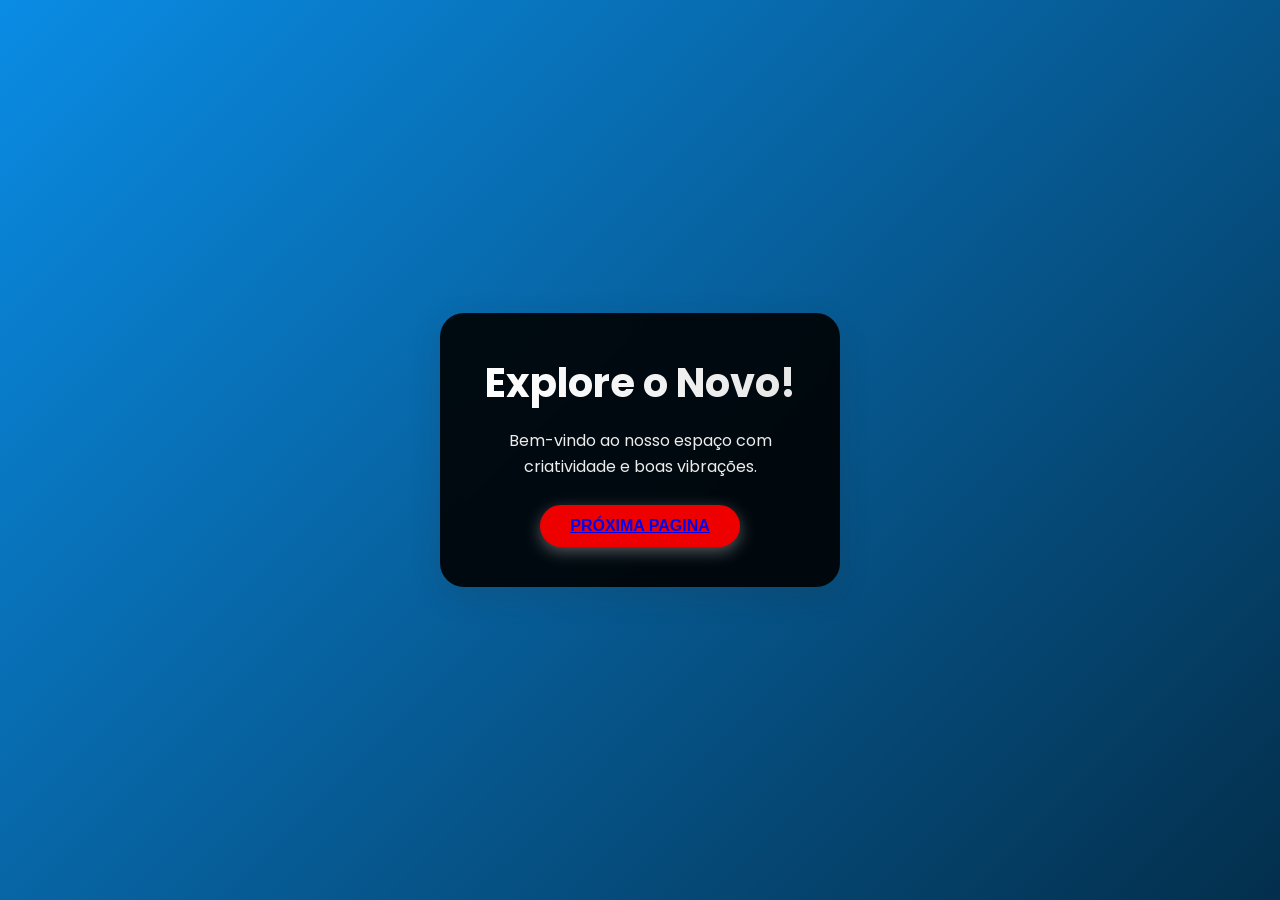
==== pagina-1.html @ daed17af "add pagina1 , pagina 2" ====
<!DOCTYPE html>
<html lang="pt-BR">
<head>
    <meta charset="UTF-8">
    <meta name="viewport" content="width=device-width, initial-scale=1.0">
    <title>Seja Bem Bem-vindo</title>
    <link rel="stylesheet" href="pagina-1.css">
</head>
<body>

    <main class="card">
        <h1>Explore o Novo!</h1>
        <p>Bem-vindo ao nosso espaço com  criatividade e boas vibrações.
        </p>
        <button class="btn-vibrante"><a href="pagina-2.html">PRÓXIMA PAGINA</button
    </main>
</body>
</html>
---- pagina-1.css ----
/* Importando uma fonte moderna e limpa */
@import url('https://fonts.googleapis.com/css2?family=Poppins:wght@400;600;800&display=swap');

* {
    margin: 0;
    padding: 0;
    box-sizing: border-box;
}

body {
    font-family: 'Poppins', sans-serif;
    min-height: 100vh;
    display: flex;
    justify-content: center;
    align-items: center;
    /* Degradê vivo e moderno */
    background: linear-gradient(135deg, #0a8ce4, #000000, #00dfd8);
    background-size: 300% 300%;
    animation: gradientMove 10s ease infinite;
}

/* Animação suave para o fundo se mover */
@keyframes gradientMove {
    0% { background-position: 0% 50%; }
    50% { background-position: 100% 50%; }
    100% { background-position: 0% 50%; }
}

.card {
    background: rgba(0, 0, 0, 0.9);
    padding: 40px;
    border-radius: 24px;
    box-shadow: 0 10px 30px rgba(48, 43, 43, 0.15);
    text-align: center;
    max-width: 400px;
    backdrop-filter: blur(10px);
}

h1 {
    color: #f8eded;
    font-size: 2.5rem;
    margin-bottom: 15px;
    background: linear-gradient(to right, #ffffff, #e7e7e7);
    -webkit-text-fill-color: transparent;
    background-clip: text;
    -webkit-background-clip: text;
}

p {
    color: #ececec;
    margin-bottom: 25px;
    line-height: 1.6;
}

.btn-vibrante {
    background: #ee0000;
    color: rgb(206, 206, 206);
    border: none;
    padding: 12px 30px;
    font-size: 1rem;
    font-weight: 600;
    border-radius: 50px;
    cursor: pointer;
    transition: transform 0.2s, box-shadow 0.2s;
    box-shadow: 0 5px 15px rgba(197, 197, 197, 0.4);
}

.btn-vibrante:hover {
    transform: scale(1.05);
    background: #000000;
    box-shadow: 0 8px 20px rgba(255, 250, 250, 0.6);
}
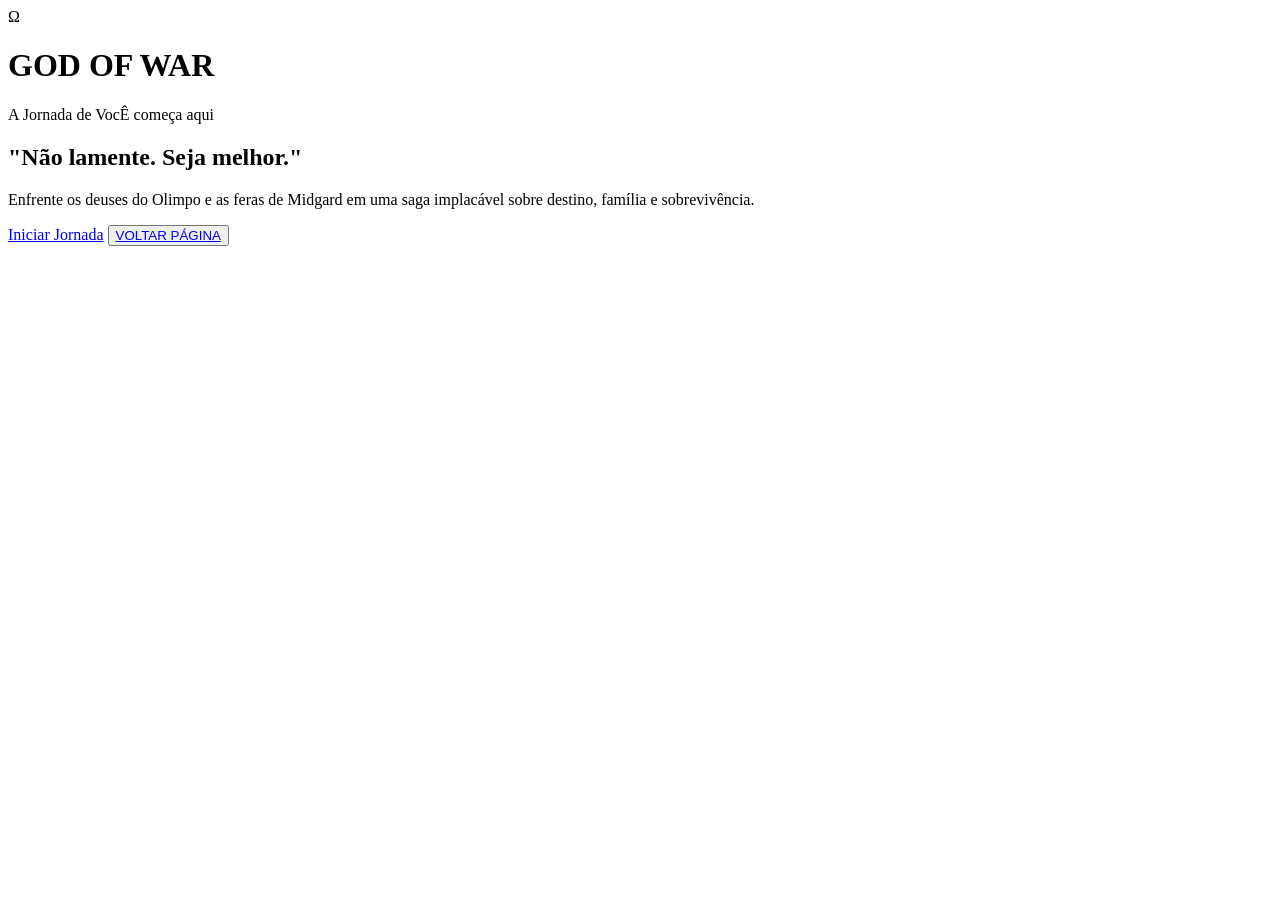
==== commit 06432419: "add 4" ====
--- a/pagina-1.html
+++ b/pagina-1.html
@@ -3,16 +3,25 @@
 <head>
     <meta charset="UTF-8">
     <meta name="viewport" content="width=device-width, initial-scale=1.0">
-    <title>Seja Bem Bem-vindo</title>
-    <link rel="stylesheet" href="pagina-1.css">
+    <title>God of War</title>
+    <link rel="stylesheet" href="pagina-2.css">
 </head>
 <body>
 
-    <main class="card">
-        <h1>Explore o Novo!</h1>
-        <p>Bem-vindo ao nosso espaço com  criatividade e boas vibrações.
-        </p>
-        <button class="btn-vibrante"><a href="pagina-2.html">PRÓXIMA PAGINA</button
-    </main>
+    <div class="container-epic">
+        <header>
+            <span class="omega-symbol">Ω</span>
+            <h1>GOD OF WAR</h1>
+            <p class="subtitle">A Jornada de VocÊ começa aqui</p>
+        </header>
+
+        <main class="content-box">
+            <h2>"Não lamente. Seja melhor."</h2>
+            <p>Enfrente os deuses do Olimpo e as feras de Midgard em uma saga implacável sobre destino, família e sobrevivência.</p>
+            <a href="#" class="btn-gow">Iniciar Jornada</a>
+        <button class="btn-vibrante"><a href="pagina-1.html">VOLTAR PÁGINA</button
+        </main>
+    </div>
+
 </body>
 </html>
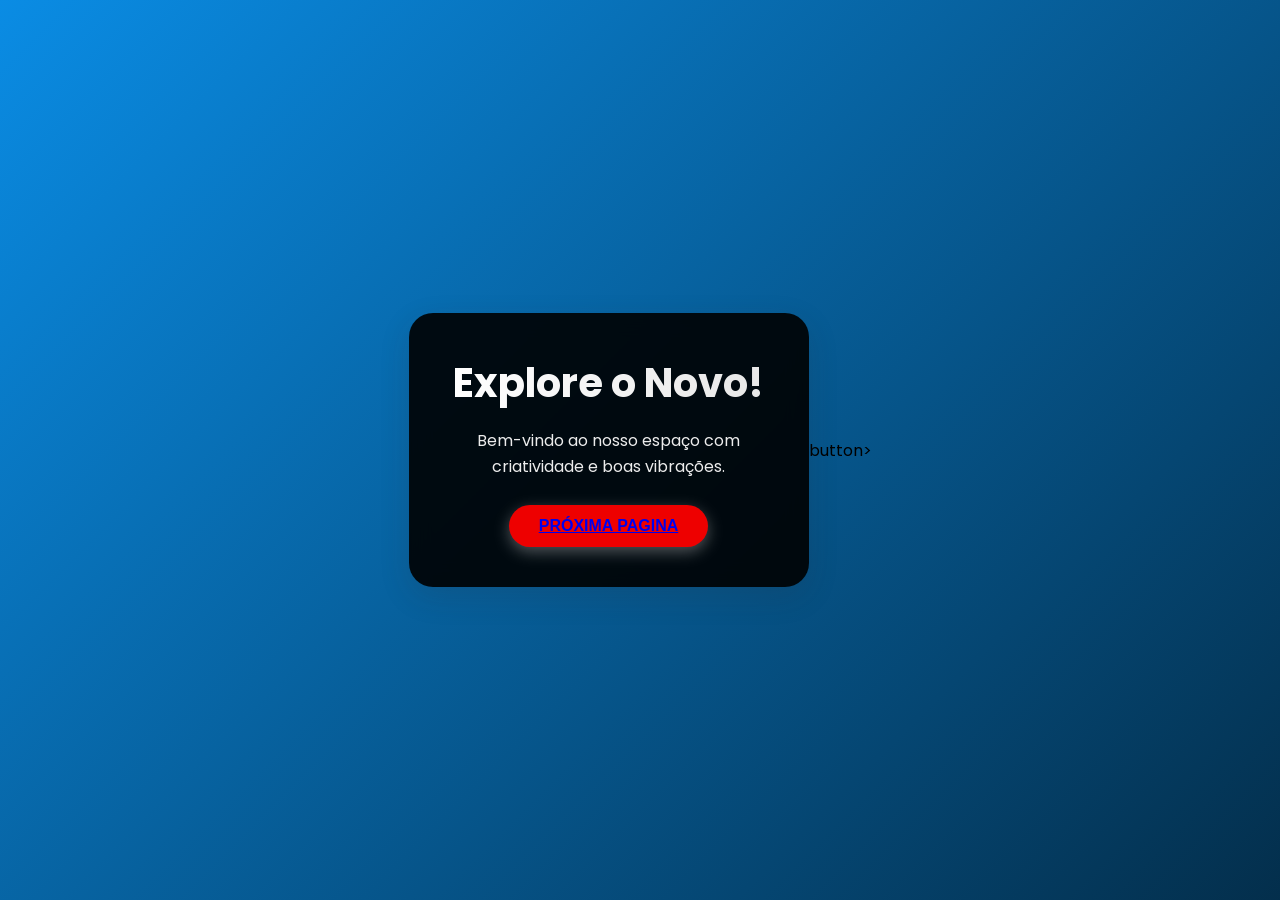
==== commit 52c0ff29: "cansado" ====
--- a/pagina-1.html
+++ b/pagina-1.html
@@ -3,25 +3,16 @@
 <head>
     <meta charset="UTF-8">
     <meta name="viewport" content="width=device-width, initial-scale=1.0">
-    <title>God of War</title>
-    <link rel="stylesheet" href="pagina-2.css">
+    <title>Seja Bem Bem-vindo</title>
+    <link rel="stylesheet" href="pagina-1.css">
 </head>
 <body>
 
-    <div class="container-epic">
-        <header>
-            <span class="omega-symbol">Ω</span>
-            <h1>GOD OF WAR</h1>
-            <p class="subtitle">A Jornada de VocÊ começa aqui</p>
-        </header>
-
-        <main class="content-box">
-            <h2>"Não lamente. Seja melhor."</h2>
-            <p>Enfrente os deuses do Olimpo e as feras de Midgard em uma saga implacável sobre destino, família e sobrevivência.</p>
-            <a href="#" class="btn-gow">Iniciar Jornada</a>
-        <button class="btn-vibrante"><a href="pagina-1.html">VOLTAR PÁGINA</button
-        </main>
-    </div>
-
+    <main class="card">
+        <h1>Explore o Novo!</h1>
+        <p>Bem-vindo ao nosso espaço com  criatividade e boas vibrações.
+        </p>
+        <button class="btn-vibrante"><a href="pagina-2.html">PRÓXIMA PAGINA</a></main>button>
+    </main>
 </body>
 </html>
--- a/pagina-1.css
+++ b/pagina-1.css
@@ -0,0 +1,72 @@
+/* Importando uma fonte moderna e limpa */
+@import url('https://fonts.googleapis.com/css2?family=Poppins:wght@400;600;800&display=swap');
+
+* {
+    margin: 0;
+    padding: 0;
+    box-sizing: border-box;
+}
+
+body {
+    font-family: 'Poppins', sans-serif;
+    min-height: 100vh;
+    display: flex;
+    justify-content: center;
+    align-items: center;
+    /* Degradê vivo e moderno */
+    background: linear-gradient(135deg, #0a8ce4, #000000, #00dfd8);
+    background-size: 300% 300%;
+    animation: gradientMove 10s ease infinite;
+}
+
+/* Animação suave para o fundo se mover */
+@keyframes gradientMove {
+    0% { background-position: 0% 50%; }
+    50% { background-position: 100% 50%; }
+    100% { background-position: 0% 50%; }
+}
+
+.card {
+    background: rgba(0, 0, 0, 0.9);
+    padding: 40px;
+    border-radius: 24px;
+    box-shadow: 0 10px 30px rgba(48, 43, 43, 0.15);
+    text-align: center;
+    max-width: 400px;
+    backdrop-filter: blur(10px);
+}
+
+h1 {
+    color: #f8eded;
+    font-size: 2.5rem;
+    margin-bottom: 15px;
+    background: linear-gradient(to right, #ffffff, #e7e7e7);
+    -webkit-text-fill-color: transparent;
+    background-clip: text;
+    -webkit-background-clip: text;
+}
+
+p {
+    color: #ececec;
+    margin-bottom: 25px;
+    line-height: 1.6;
+}
+
+.btn-vibrante {
+    background: #ee0000;
+    color: rgb(206, 206, 206);
+    border: none;
+    padding: 12px 30px;
+    font-size: 1rem;
+    font-weight: 600;
+    border-radius: 50px;
+    cursor: pointer;
+    transition: transform 0.2s, box-shadow 0.2s;
+    box-shadow: 0 5px 15px rgba(197, 197, 197, 0.4);
+}
+
+.btn-vibrante:hover {
+    transform: scale(1.05);
+    background: #ff0101;
+    box-shadow: 0 8px 20px rgba(255, 250, 250, 0.6);
+}
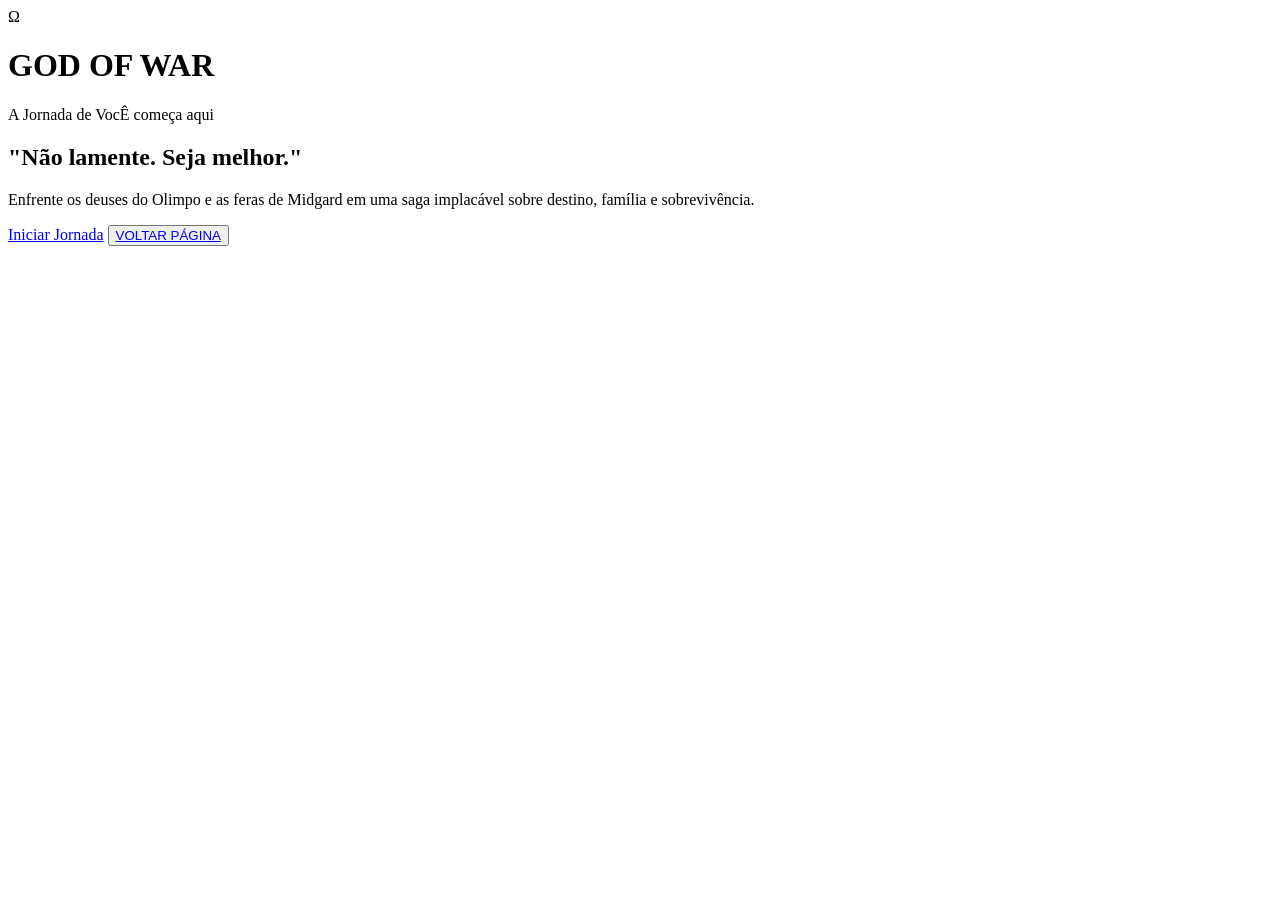
==== commit 5fdcad23: "jesus Cristo, nos ajude!" ====
--- a/pagina-1.html
+++ b/pagina-1.html
@@ -3,16 +3,25 @@
 <head>
     <meta charset="UTF-8">
     <meta name="viewport" content="width=device-width, initial-scale=1.0">
-    <title>Seja Bem Bem-vindo</title>
-    <link rel="stylesheet" href="pagina-1.css">
+    <title>God of War</title>
+    <link rel="stylesheet" href="pagina-2.css">
 </head>
 <body>
 
-    <main class="card">
-        <h1>Explore o Novo!</h1>
-        <p>Bem-vindo ao nosso espaço com  criatividade e boas vibrações.
-        </p>
-        <button class="btn-vibrante"><a href="pagina-2.html">PRÓXIMA PAGINA</a></main>button>
-    </main>
+    <div class="container-epic">
+        <header>
+            <span class="omega-symbol">Ω</span>
+            <h1>GOD OF WAR</h1>
+            <p class="subtitle">A Jornada de VocÊ começa aqui</p>
+        </header>
+
+        <main class="content-box">
+            <h2>"Não lamente. Seja melhor."</h2>
+            <p>Enfrente os deuses do Olimpo e as feras de Midgard em uma saga implacável sobre destino, família e sobrevivência.</p>
+            <a href="#" class="btn-gow">Iniciar Jornada</a>
+        <button class="btn-vibrante"><a href="pagina-1.html">VOLTAR PÁGINA</button>
+        </main>
+    </div>
+
 </body>
 </html>
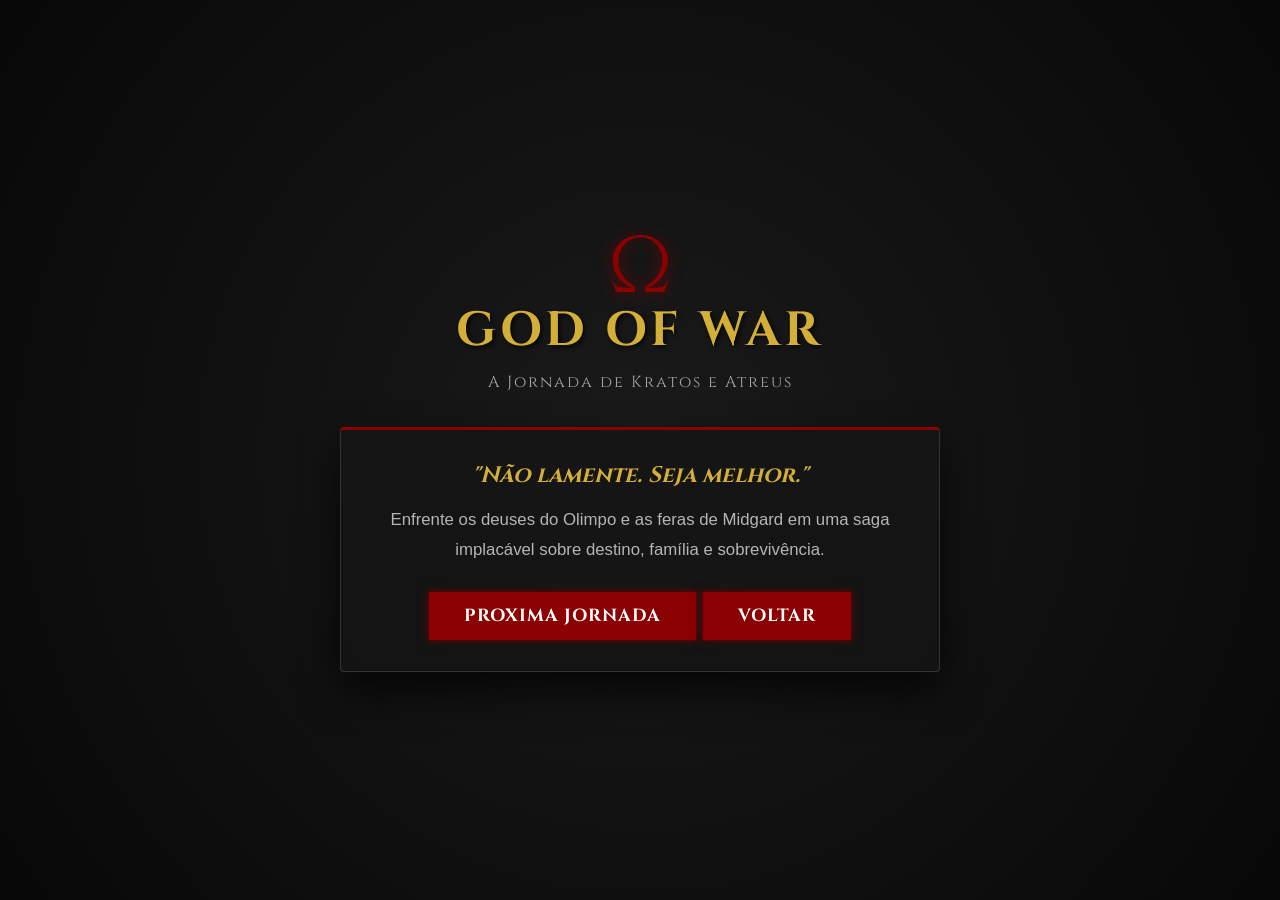
==== commit b7c06049: "add paginas" ====
--- a/pagina-1.html
+++ b/pagina-1.html
@@ -4,7 +4,7 @@
     <meta charset="UTF-8">
     <meta name="viewport" content="width=device-width, initial-scale=1.0">
     <title>God of War</title>
-    <link rel="stylesheet" href="pagina-2.css">
+    <link rel="stylesheet" href="pagina-1.css">
 </head>
 <body>
 
@@ -12,14 +12,14 @@
         <header>
             <span class="omega-symbol">Ω</span>
             <h1>GOD OF WAR</h1>
-            <p class="subtitle">A Jornada de VocÊ começa aqui</p>
+            <p class="subtitle">A Jornada de Kratos e Atreus</p>
         </header>
 
         <main class="content-box">
             <h2>"Não lamente. Seja melhor."</h2>
             <p>Enfrente os deuses do Olimpo e as feras de Midgard em uma saga implacável sobre destino, família e sobrevivência.</p>
-            <a href="#" class="btn-gow">Iniciar Jornada</a>
-        <button class="btn-vibrante"><a href="pagina-1.html">VOLTAR PÁGINA</button>
+            <a href="pagina-2.html" class="btn-gow">Proxima Jornada</a>
+            <a href="index.html" class="btn-gow">Voltar</a>
         </main>
     </div>
 
--- a/pagina-1.css
+++ b/pagina-1.css
@@ -0,0 +1,108 @@
+/* Importando uma fonte com estilo mitológico/clássico */
+@import url('https://fonts.googleapis.com/css2?family=Cinzel:wght@500;700;900&display=swap');
+@import url('https://fonts.googleapis.com/css2?family=Roboto:wght@300;400&display=swap');
+
+* {
+    margin: 0;
+    padding: 0;
+    box-sizing: border-box;
+}
+
+body {
+    background-color: #0b0b0b;
+    /* Fundo escuro com uma textura sutil de fumaça/cinzas via gradiente */
+    background: radial-gradient(circle, #1a1a1a 0%, #080808 100%);
+    color: #e0e0e0;
+    font-family: 'Roboto', sans-serif;
+    min-height: 100vh;
+    display: flex;
+    justify-content: center;
+    align-items: center;
+    padding: 20px;
+}
+
+.container-epic {
+    text-align: center;
+    max-width: 600px;
+    width: 100%;
+}
+
+header {
+    margin-bottom: 30px;
+}
+
+/* Símbolo do Ômega em vermelho Kratos */
+.omega-symbol {
+    font-family: 'Cinzel', serif;
+    font-size: 5rem;
+    color: #8b0000; /* Vermelho Escuro/Sangue */
+    text-shadow: 0 0 15px rgba(139, 0, 0, 0.7);
+    display: block;
+    line-height: 1;
+}
+
+h1 {
+    font-family: 'Cinzel', serif;
+    font-size: 3rem;
+    letter-spacing: 4px;
+    color: #d4af37; /* Dourado envelhecido */
+    text-shadow: 2px 2px 4px rgba(0, 0, 0, 0.8);
+    margin-top: -10px;
+}
+
+.subtitle {
+    font-family: 'Cinzel', serif;
+    font-size: 1rem;
+    color: #a5a5a5;
+    letter-spacing: 2px;
+    margin-top: 5px;
+}
+
+.content-box {
+    background: rgba(20, 20, 20, 0.8);
+    border: 1px solid #333;
+    border-top: 3px solid #8b0000; /* Detalhe em vermelho na borda superior */
+    padding: 30px;
+    border-radius: 4px;
+    box-shadow: 0 20px 40px rgba(0, 0, 0, 0.7);
+}
+
+h2 {
+    font-family: 'Cinzel', serif;
+    color: #d4af37;
+    font-size: 1.4rem;
+    margin-bottom: 15px;
+    font-style: italic;
+}
+
+p {
+    color: #b5b5b5;
+    line-height: 1.8;
+    margin-bottom: 25px;
+    font-size: 1.05rem;
+}
+
+.btn-gow {
+    display: inline-block;
+    text-decoration: none;
+    font-family: 'Cinzel', serif;
+    background: #8b0000;
+    color: #fff;
+    padding: 12px 35px;
+    font-size: 1.1rem;
+    font-weight: 700;
+    letter-spacing: 1px;
+    border: 1px solid #5a0000;
+    text-transform: uppercase;
+    transition: all 0.3s ease;
+    box-shadow: 0 0 10px rgba(139, 0, 0, 0.4);
+}
+
+
+
+.btn-gow:hover {
+    background: #b30000;
+    color: #fff;
+    box-shadow: 0 0 20px rgba(179, 0, 0, 0.8);
+    transform: translateY(-2px);
+}
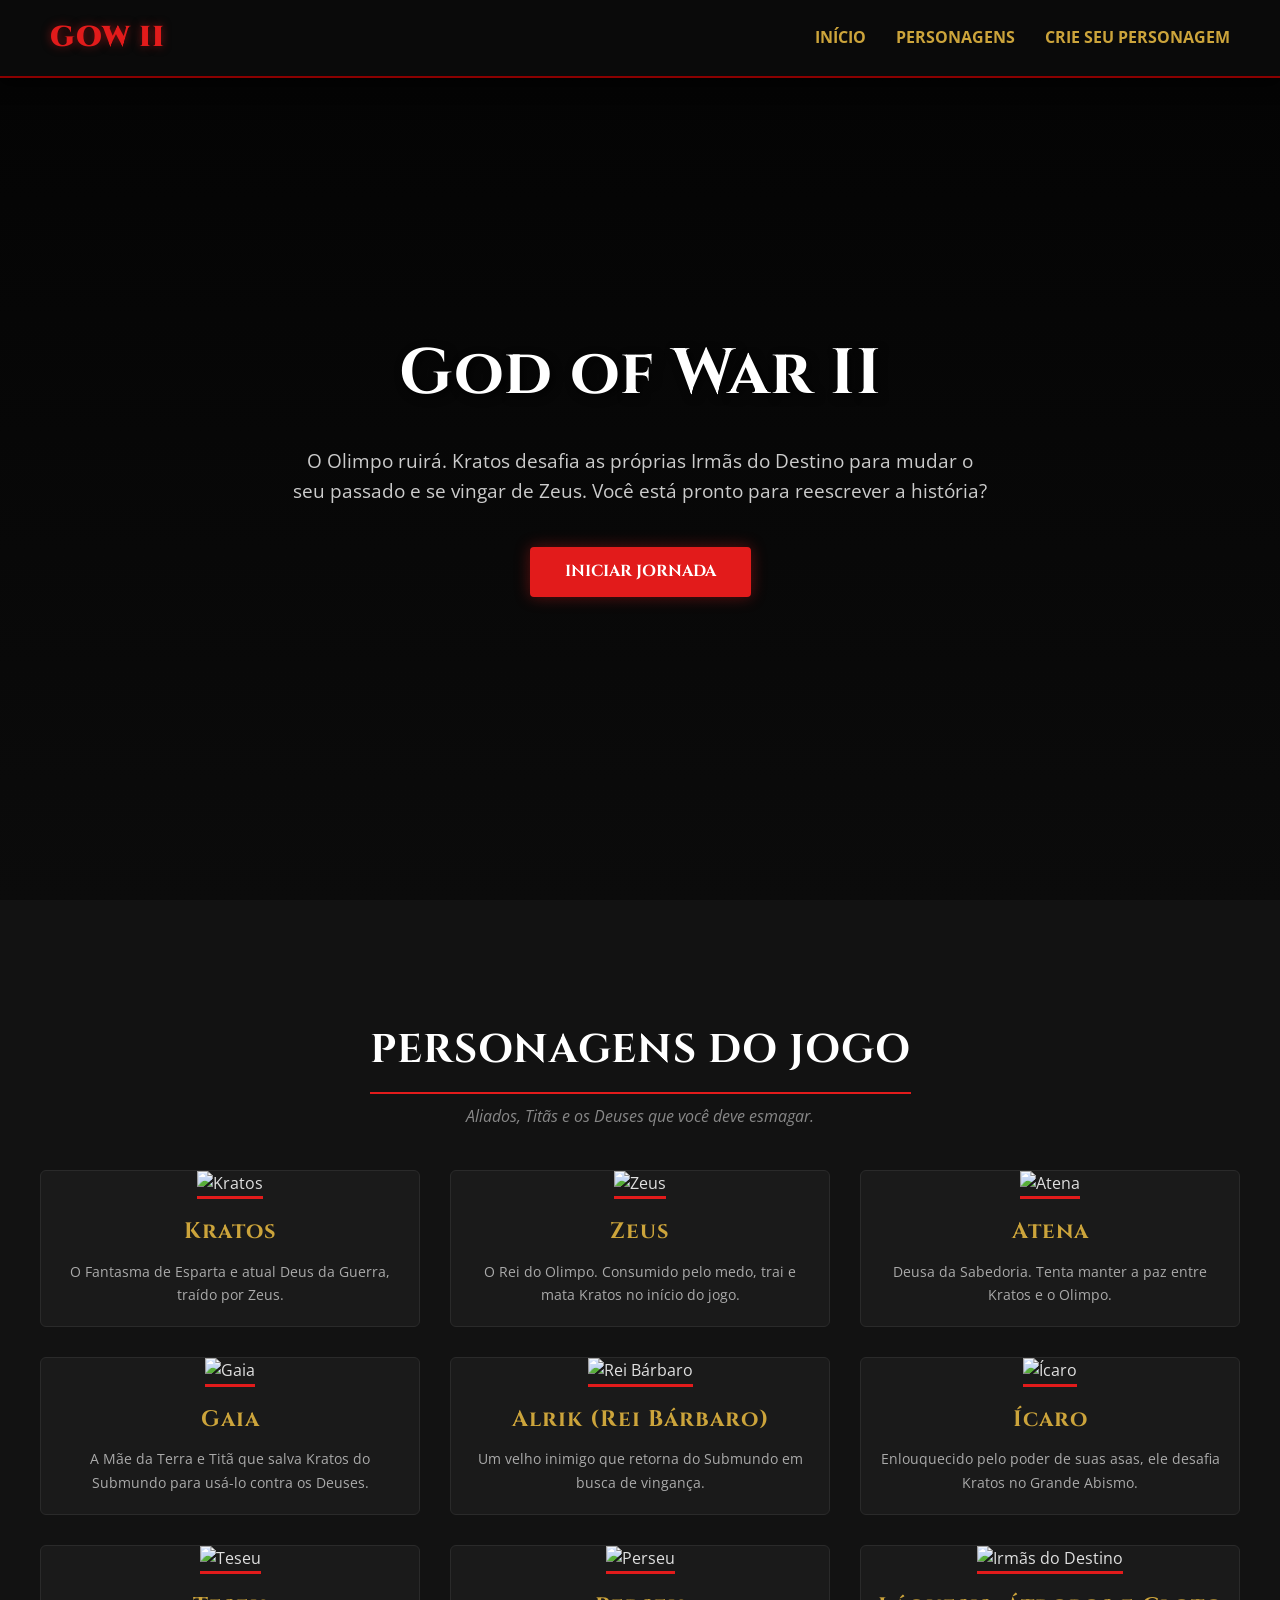
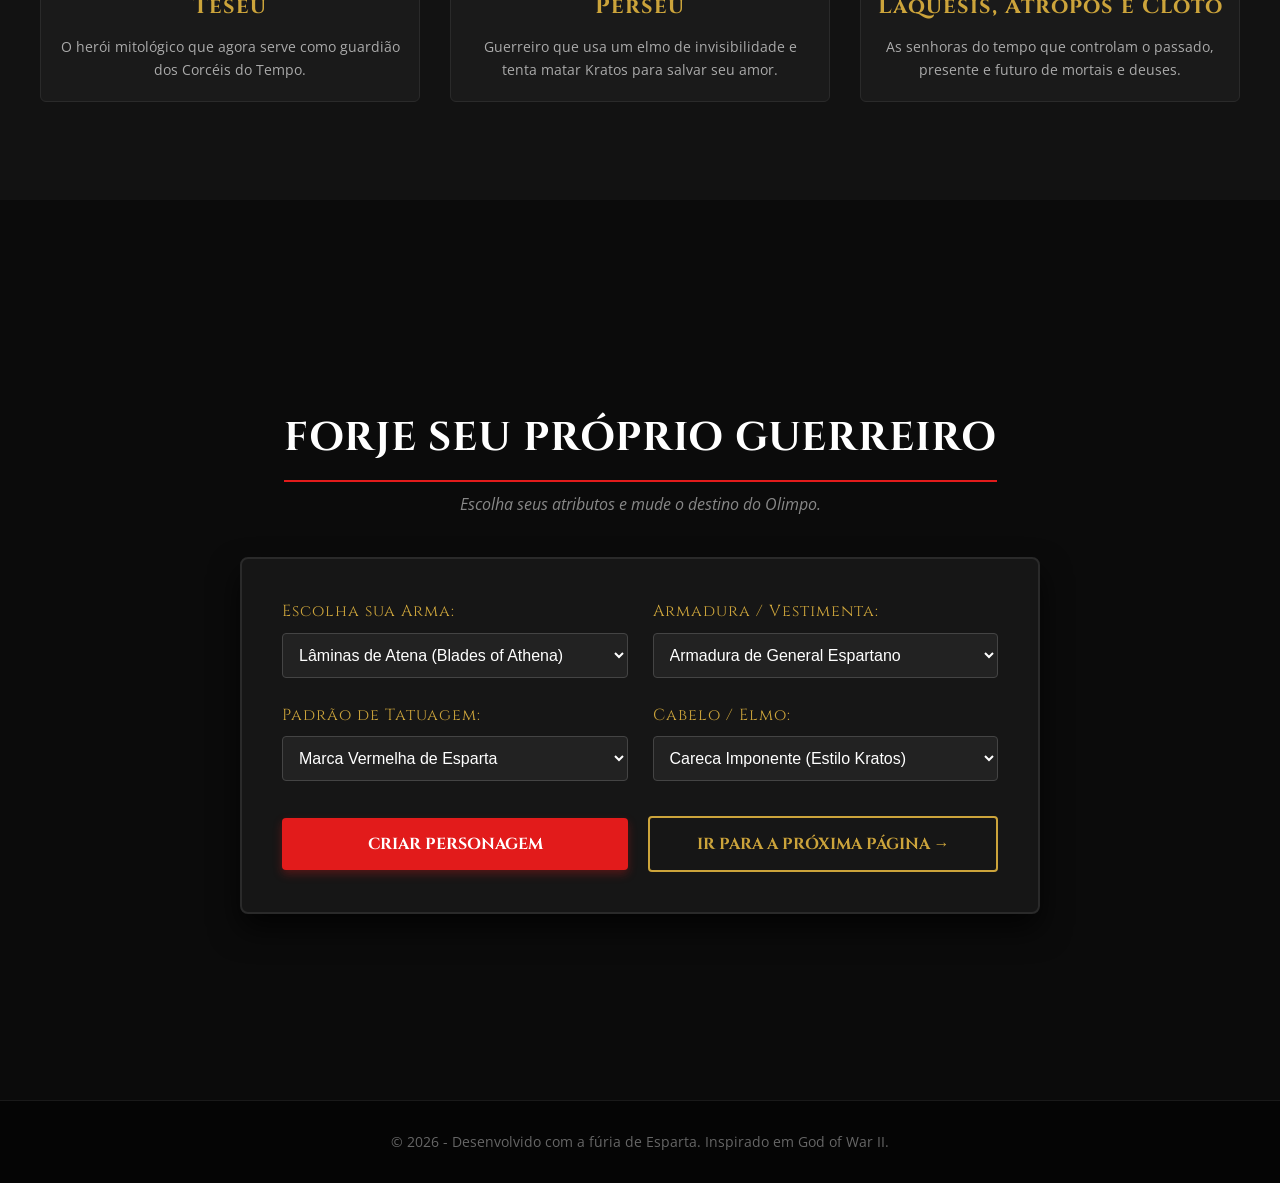
==== commit a0b90dd2: "add pagina" ====
--- a/pagina-1.html
+++ b/pagina-1.html
@@ -3,25 +3,141 @@
 <head>
     <meta charset="UTF-8">
     <meta name="viewport" content="width=device-width, initial-scale=1.0">
-    <title>God of War</title>
+    <title>God of War II - O Destino Está Traçado</title>
     <link rel="stylesheet" href="pagina-1.css">
+    <link href="https://fonts.googleapis.com/css2?family=Cinzel:wght@400;700;900&family=Open+Sans:wght@400;600&display=swap" rel="stylesheet">
 </head>
 <body>
 
-    <div class="container-epic">
-        <header>
-            <span class="omega-symbol">Ω</span>
-            <h1>GOD OF WAR</h1>
-            <p class="subtitle">A Jornada de Kratos e Atreus</p>
-        </header>
+    <header class="navbar">
+        <div class="logo">GOW II</div>
+        <nav>
+            <ul>
+                <li><a href="#inicio">Início</a></li>
+                <li><a href="#personagens">Personagens</a></li>
+                <li><a href="#crie-seu-personagem">Crie seu Personagem</a></li>
+            </ul>
+        </nav>
+    </header>
 
-        <main class="content-box">
-            <h2>"Não lamente. Seja melhor."</h2>
-            <p>Enfrente os deuses do Olimpo e as feras de Midgard em uma saga implacável sobre destino, família e sobrevivência.</p>
-            <a href="pagina-2.html" class="btn-gow">Proxima Jornada</a>
-            <a href="index.html" class="btn-gow">Voltar</a>
-        </main>
-    </div>
+    <section id="inicio" class="hero-section">
+        <div class="hero-content">
+            <h1>God of War II</h1>
+            <p>O Olimpo ruirá. Kratos desafia as próprias Irmãs do Destino para mudar o seu passado e se vingar de Zeus. Você está pronto para reescrever a história?</p>
+            <a href="#crie-seu-personagem" class="btn-primary">Iniciar Jornada</a>
+        </div>
+    </section>
+
+    <section id="personagens" class="characters-section">
+        <h2>Personagens do Jogo</h2>
+        <p class="section-subtitle">Aliados, Titãs e os Deuses que você deve esmagar.</p>
+        
+        <div class="character-grid">
+            <div class="char-card">
+                <img src="https://encrypted-tbn0.gstatic.com/images?q=tbn:ANd9GcRXIMvr4BK4R_0vC-lYVG9Gbuuf9Y7zoHdk0g&s" alt="Kratos">
+                <h3>Kratos</h3>
+                <p>O Fantasma de Esparta e atual Deus da Guerra, traído por Zeus.</p>
+            </div>
+            <div class="char-card">
+                <img src="https://encrypted-tbn0.gstatic.com/images?q=tbn:ANd9GcTI61BNWYyzIH1VWow6tSnPYn24uu0G_Xtilw&s" alt="Zeus">
+                <h3>Zeus</h3>
+                <p>O Rei do Olimpo. Consumido pelo medo, trai e mata Kratos no início do jogo.</p>
+            </div>
+            <div class="char-card">
+                <img src="https://encrypted-tbn0.gstatic.com/images?q=tbn:ANd9GcQxfDg3QcTTNjsb6MqTeW0ZUxEauc7I-dkGFA&s" alt="Atena">
+                <h3>Atena</h3>
+                <p>Deusa da Sabedoria. Tenta manter a paz entre Kratos e o Olimpo.</p>
+            </div>
+            <div class="char-card">
+                <img src="https://encrypted-tbn0.gstatic.com/images?q=tbn:ANd9GcQPc5WKqvTPGU7K3d6dchD4ZKqxuFoqljx5HQ&s" alt="Gaia">
+                <h3>Gaia</h3>
+                <p>A Mãe da Terra e Titã que salva Kratos do Submundo para usá-lo contra os Deuses.</p>
+            </div>
+            <div class="char-card">
+                <img src="https://encrypted-tbn0.gstatic.com/images?q=tbn:ANd9GcSKJibD2pqRGRGQOjXlIvE9WRJAIu04EhA9bg&s" alt="Rei Bárbaro">
+                <h3>Alrik (Rei Bárbaro)</h3>
+                <p>Um velho inimigo que retorna do Submundo em busca de vingança.</p>
+            </div>
+            <div class="char-card">
+                <img src="https://encrypted-tbn0.gstatic.com/images?q=tbn:ANd9GcSgtQqggjAMJi09AJiHPdjsZtaHFakwHM3HTg&s" alt="Ícaro">
+                <h3>Ícaro</h3>
+                <p>Enlouquecido pelo poder de suas asas, ele desafia Kratos no Grande Abismo.</p>
+            </div>
+            <div class="char-card">
+                <img src="https://encrypted-tbn0.gstatic.com/images?q=tbn:ANd9GcTcr4PtIfRl6YwNTLC_e6LC05lnDDt-fhvYXg&s" alt="Teseu">
+                <h3>Teseu</h3>
+                <p>O herói mitológico que agora serve como guardião dos Corcéis do Tempo.</p>
+            </div>
+            <div class="char-card">
+                <img src="https://encrypted-tbn0.gstatic.com/images?q=tbn:ANd9GcR9dJDKUKQymM2lAszDOJyyFD7aunTR4w7PNw&s" alt="Perseu">
+                <h3>Perseu</h3>
+                <p>Guerreiro que usa um elmo de invisibilidade e tenta matar Kratos para salvar seu amor.</p>
+            </div>
+            <div class="char-card">
+                <img src="https://encrypted-tbn0.gstatic.com/images?q=tbn:ANd9GcRghw3t6I3n0uxQRphTwBpETGCZlPCtC1th7A&s" alt="Irmãs do Destino">
+                <h3>Láquesis, Átropos e Cloto</h3>
+                <p>As senhoras do tempo que controlam o passado, presente e futuro de mortais e deuses.</p>
+            </div>
+        </div>
+    </section>
+
+    <section id="crie-seu-personagem" class="creator-section">
+        <h2>Forje seu Próprio Guerreiro</h2>
+        <p class="section-subtitle">Escolha seus atributos e mude o destino do Olimpo.</p>
+
+        <form class="creator-form" onsubmit="event.preventDefault();">
+            <div class="form-grid">
+                <div class="form-group">
+                    <label for="armas">Escolha sua Arma:</label>
+                    <select id="armas" name="armas">
+                        <option value="laminas">Lâminas de Atena (Blades of Athena)</option>
+                        <option value="olimpof">Lâmina do Olimpo (Blade of Olympus)</option>
+                        <option value="martelo">Martelo Barbárico (Barbarian Hammer)</option>
+                        <option value="lanca">Lança do Destino (Spear of Destiny)</option>
+                    </select>
+                </div>
+
+                <div class="form-group">
+                    <label for="roupas">Armadura / Vestimenta:</label>
+                    <select id="roupas" name="roupas">
+                        <option value="espartano">Armadura de General Espartano</option>
+                        <option value="deus">Armadura de Deus da Guerra</option>
+                        <option value="hidra">Armadura de Escamas de Hidra</option>
+                        <option value="sombria">Armadura Sombria (Cod of War)</option>
+                    </select>
+                </div>
+
+                <div class="form-group">
+                    <label for="tatuagens">Padrão de Tatuagem:</label>
+                    <select id="tatuagens" name="tatuagens">
+                        <option value="vermelha">Marca Vermelha de Esparta</option>
+                        <option value="azul">Runas Azuis do Submundo</option>
+                        <option value="dourada">Tatuagem de Ouro do Olimpo</option>
+                        <option value="sem">Sem Tatuagens</option>
+                    </select>
+                </div>
+
+                <div class="form-group">
+                    <label for="cabelos">Cabelo / Elmo:</label>
+                    <select id="cabelos" name="cabelos">
+                        <option value="careca">Careca Imponente (Estilo Kratos)</option>
+                        <option value="capacete">Capacete Coríntio Espartano</option>
+                        <option value="barbaro">Cabelo Longo Bárbaro com Adornos</option>
+                        <option value="coroa">Coroa de Louros de Sangue</option>
+                    </select>
+                </div>
+            </div>
+
+            <div class="form-buttons">
+                <button type="button" class="btn-submit" onclick="alert('Personagem Criado com Sucesso! Os Deuses tremem perante sua presença.')">Criar Personagem</button>
+                <button type="button" class="btn-next" onclick="alert('Carregando próxima página... Destino: Monte Olimpo!')">Ir para a Próxima Página →</button>
+            </div>
+        </form>
+    </section>
+
+    <footer>
+        <p>&copy; 2026 - Desenvolvido com a fúria de Esparta. Inspirado em God of War II.</p>
+    </footer>
 
 </body>
 </html>
--- a/pagina-1.css
+++ b/pagina-1.css
@@ -1,108 +1,315 @@
-/* Importando uma fonte com estilo mitológico/clássico */
-@import url('https://fonts.googleapis.com/css2?family=Cinzel:wght@500;700;900&display=swap');
-@import url('https://fonts.googleapis.com/css2?family=Roboto:wght@300;400&display=swap');
-
+/* RESET GERAL */
 * {
     margin: 0;
     padding: 0;
     box-sizing: border-box;
-}
-
+    scroll-behavior: smooth; /* Rolagem suave entre as seções */
+}
+
+/* PALETA DE CORES E FONTES */
 body {
     background-color: #0b0b0b;
-    /* Fundo escuro com uma textura sutil de fumaça/cinzas via gradiente */
-    background: radial-gradient(circle, #1a1a1a 0%, #080808 100%);
     color: #e0e0e0;
-    font-family: 'Roboto', sans-serif;
+    font-family: 'Open Sans', sans-serif;
+    line-height: 1.6;
+}
+
+h1, h2, h3, .logo, label {
+    font-family: 'Cinzel', serif;
+    letter-spacing: 1px;
+}
+
+/* MENU DE NAVEGAÇÃO */
+.navbar {
+    display: flex;
+    justify-content: space-between;
+    align-items: center;
+    background-color: rgba(11, 11, 11, 0.95);
+    border-bottom: 2px solid #8b0000; /* Vermelho escuro */
+    padding: 15px 50px;
+    position: fixed;
+    top: 0;
+    width: 100%;
+    z-index: 1000;
+    box-shadow: 0 5px 15px rgba(0, 0, 0, 0.8);
+}
+
+.navbar .logo {
+    color: #e21b1b;
+    font-size: 1.8rem;
+    font-weight: 900;
+    text-shadow: 0 0 10px rgba(226, 27, 27, 0.5);
+}
+
+.navbar nav ul {
+    display: flex;
+    list-style: none;
+}
+
+.navbar nav ul li {
+    margin-left: 30px;
+}
+
+.navbar nav ul li a {
+    color: #cca43b; /* Dourado envelhecido */
+    text-decoration: none;
+    font-weight: bold;
+    font-size: 1rem;
+    text-transform: uppercase;
+    transition: color 0.3s ease, text-shadow 0.3s ease;
+}
+
+.navbar nav ul li a:hover {
+    color: #e21b1b;
+    text-shadow: 0 0 8px #e21b1b;
+}
+
+/* ESTILO PADRÃO DE SEÇÕES */
+section {
+    padding: 100px 20px 80px 20px;
     min-height: 100vh;
     display: flex;
+    flex-direction: column;
     justify-content: center;
     align-items: center;
-    padding: 20px;
-}
-
-.container-epic {
-    text-align: center;
-    max-width: 600px;
-    width: 100%;
-}
-
-header {
-    margin-bottom: 30px;
-}
-
-/* Símbolo do Ômega em vermelho Kratos */
-.omega-symbol {
+}
+
+h2 {
+    font-size: 2.5rem;
+    color: #ffffff;
+    text-align: center;
+    margin-bottom: 10px;
+    text-transform: uppercase;
+    border-bottom: 2px solid #e21b1b;
+    padding-bottom: 10px;
+}
+
+.section-subtitle {
+    color: #888;
+    font-style: italic;
+    margin-bottom: 40px;
+    text-align: center;
+}
+
+/* SEÇÃO INÍCIO (HERO) */
+.hero-section {
+    background: linear-gradient(rgba(0, 0, 0, 0.7), rgba(11, 11, 11, 1)), 
+                url('https://images.unsplash.com/photo-1519074069444-1ba4fff16411?auto=format&fit=crop&w=1920&q=80') no-repeat center center/cover;
+    text-align: center;
+}
+
+.hero-content h1 {
+    font-size: 4rem;
+    color: #ffffff;
+    margin-bottom: 20px;
+    text-shadow: 3px 3px 10px rgba(0,0,0,0.8);
+}
+
+.hero-content p {
+    font-size: 1.2rem;
+    max-width: 700px;
+    margin: 0 auto 40px auto;
+    color: #ccc;
+}
+
+.btn-primary {
+    display: inline-block;
+    padding: 12px 35px;
+    background-color: #e21b1b;
+    color: white;
+    text-decoration: none;
+    font-weight: bold;
+    text-transform: uppercase;
+    border-radius: 4px;
     font-family: 'Cinzel', serif;
-    font-size: 5rem;
-    color: #8b0000; /* Vermelho Escuro/Sangue */
-    text-shadow: 0 0 15px rgba(139, 0, 0, 0.7);
-    display: block;
-    line-height: 1;
-}
-
-h1 {
+    transition: background 0.3s, transform 0.2s, box-shadow 0.3s;
+    box-shadow: 0 0 15px rgba(226, 27, 27, 0.4);
+}
+
+.btn-primary:hover {
+    background-color: #b01212;
+    transform: translateY(-3px);
+    box-shadow: 0 0 25px rgba(226, 27, 27, 0.7);
+}
+
+/* SEÇÃO PERSONAGENS (GRID) */
+.characters-section {
+    background-color: #121212;
+    width: 100%;
+}
+
+.character-grid {
+    display: grid;
+    grid-template-columns: repeat(auto-fit, minmax(280px, 1fr));
+    gap: 30px;
+    width: 100%;
+    max-width: 1200px;
+    margin: 0 auto;
+}
+
+.char-card {
+    background-color: #1a1a1a;
+    border: 1px solid #2a2a2a;
+    border-radius: 6px;
+    overflow: hidden;
+    text-align: center;
+    padding-bottom: 20px;
+    transition: transform 0.3s, border-color 0.3s, box-shadow 0.3s;
+}
+
+.char-card:hover {
+    transform: translateY(-10px);
+    border-color: #cca43b;
+    box-shadow: 0 10px 20px rgba(204, 164, 59, 0.2);
+}
+
+.char-card img {
+    width: 100%;
+    height: 350px;
+    object-fit: cover;
+    border-bottom: 3px solid #e21b1b;
+}
+
+.char-card h3 {
+    color: #cca43b;
+    margin: 15px 0 10px 0;
+    font-size: 1.4rem;
+}
+
+.char-card p {
+    font-size: 0.9rem;
+    color: #aaa;
+    padding: 0 15px;
+}
+
+/* SEÇÃO CRIADOR DE PERSONAGEM */
+.creator-section {
+    background-color: #0b0b0b;
+    width: 100%;
+}
+
+.creator-form {
+    background-color: #161616;
+    border: 2px solid #2a2a2a;
+    padding: 40px;
+    border-radius: 8px;
+    width: 100%;
+    max-width: 800px;
+    box-shadow: 0 15px 30px rgba(0,0,0,0.7);
+}
+
+.form-grid {
+    display: grid;
+    grid-template-columns: repeat(auto-fit, minmax(300px, 1fr));
+    gap: 25px;
+    margin-bottom: 35px;
+}
+
+.form-group {
+    display: flex;
+    flex-direction: column;
+}
+
+.form-group label {
+    color: #cca43b;
+    margin-bottom: 8px;
+    font-size: 1rem;
+}
+
+.form-group select {
+    background-color: #222;
+    color: #fff;
+    border: 1px solid #444;
+    padding: 12px;
+    font-size: 1rem;
+    border-radius: 4px;
+    outline: none;
+    cursor: pointer;
+    transition: border-color 0.3s;
+}
+
+.form-group select:focus {
+    border-color: #e21b1b;
+}
+
+/* BOTÕES DO FORMULÁRIO */
+.form-buttons {
+    display: flex;
+    justify-content: space-between;
+    align-items: center;
+    gap: 20px;
+    flex-wrap: wrap;
+}
+
+.btn-submit {
+    flex: 1;
+    min-width: 200px;
+    padding: 15px 25px;
+    background-color: #e21b1b;
+    color: #fff;
+    border: none;
     font-family: 'Cinzel', serif;
-    font-size: 3rem;
-    letter-spacing: 4px;
-    color: #d4af37; /* Dourado envelhecido */
-    text-shadow: 2px 2px 4px rgba(0, 0, 0, 0.8);
-    margin-top: -10px;
-}
-
-.subtitle {
+    font-weight: bold;
+    font-size: 1rem;
+    text-transform: uppercase;
+    border-radius: 4px;
+    cursor: pointer;
+    transition: background 0.3s, box-shadow 0.3s;
+    box-shadow: 0 4px 10px rgba(226, 27, 27, 0.3);
+}
+
+.btn-submit:hover {
+    background-color: #b01212;
+    box-shadow: 0 4px 20px rgba(226, 27, 27, 0.6);
+}
+
+.btn-next {
+    flex: 1;
+    min-width: 200px;
+    padding: 15px 25px;
+    background-color: transparent;
+    color: #cca43b;
+    border: 2px solid #cca43b;
     font-family: 'Cinzel', serif;
-    font-size: 1rem;
-    color: #a5a5a5;
-    letter-spacing: 2px;
-    margin-top: 5px;
-}
-
-.content-box {
-    background: rgba(20, 20, 20, 0.8);
-    border: 1px solid #333;
-    border-top: 3px solid #8b0000; /* Detalhe em vermelho na borda superior */
-    padding: 30px;
+    font-weight: bold;
+    font-size: 1rem;
+    text-transform: uppercase;
     border-radius: 4px;
-    box-shadow: 0 20px 40px rgba(0, 0, 0, 0.7);
-}
-
-h2 {
-    font-family: 'Cinzel', serif;
-    color: #d4af37;
-    font-size: 1.4rem;
-    margin-bottom: 15px;
-    font-style: italic;
-}
-
-p {
-    color: #b5b5b5;
-    line-height: 1.8;
-    margin-bottom: 25px;
-    font-size: 1.05rem;
-}
-
-.btn-gow {
-    display: inline-block;
-    text-decoration: none;
-    font-family: 'Cinzel', serif;
-    background: #8b0000;
-    color: #fff;
-    padding: 12px 35px;
-    font-size: 1.1rem;
-    font-weight: 700;
-    letter-spacing: 1px;
-    border: 1px solid #5a0000;
-    text-transform: uppercase;
-    transition: all 0.3s ease;
-    box-shadow: 0 0 10px rgba(139, 0, 0, 0.4);
-}
-
-
-
-.btn-gow:hover {
-    background: #b30000;
-    color: #fff;
-    box-shadow: 0 0 20px rgba(179, 0, 0, 0.8);
-    transform: translateY(-2px);
+    cursor: pointer;
+    transition: background 0.3s, color 0.3s, border-color 0.3s;
+}
+
+.btn-next:hover {
+    background-color: #cca43b;
+    color: #0b0b0b;
+}
+
+/* FOOTER */
+footer {
+    background-color: #050505;
+    text-align: center;
+    padding: 30px 20px;
+    border-top: 1px solid #1a1a1a;
+    font-size: 0.85rem;
+    color: #666;
+}
+
+/* RESPONSIVIDADE ADICIONAL */
+@media (max-width: 768px) {
+    .navbar {
+        flex-direction: column;
+        padding: 15px;
+    }
+    .navbar nav ul {
+        margin-top: 15px;
+    }
+    .navbar nav ul li {
+        margin: 0 10px;
+    }
+    .hero-content h1 {
+        font-size: 2.5rem;
+    }
+    .creator-form {
+        padding: 20px;
+    }
 }
